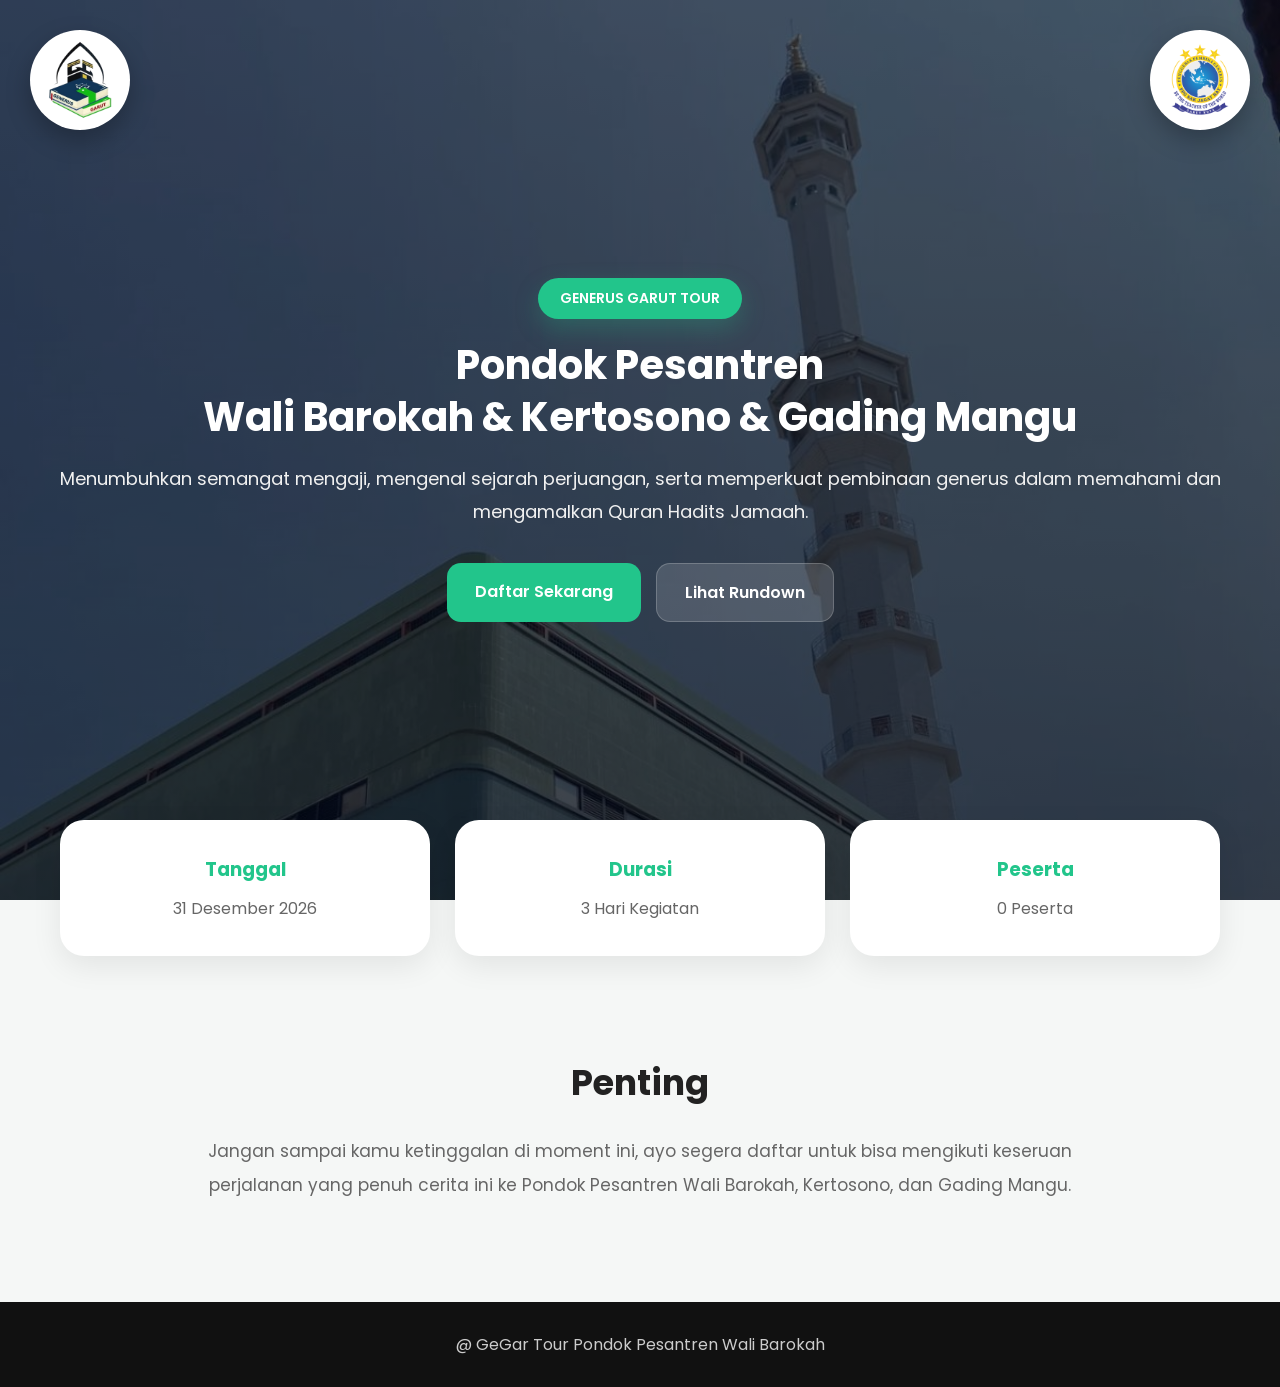
==== home/index.html @ 613599f6 "rename home" ====
<!DOCTYPE html>
<html lang="id">

<head>

  <meta charset="UTF-8">
  <meta name="viewport" content="width=device-width, initial-scale=1.0">

  <title>Tour Pondok Pesantren</title>

  <link rel="stylesheet" href="style.css">

  <link rel="preconnect" href="https://fonts.googleapis.com">
  <link rel="preconnect" href="https://fonts.gstatic.com" crossorigin>

  <link href="https://fonts.googleapis.com/css2?family=Poppins:wght@300;400;500;600;700&display=swap"
    rel="stylesheet">

</head>

<body>

    <!-- HERO -->

  <section class="hero">

    <div class="overlay"></div>

    <div class="hero-logo left-logo">
      <img src="../assets/gegar bg.png" alt="Logo Kiri">
    </div>

    <div class="hero-logo right-logo">
      <img src="../assets/Logo PPG.png" alt="Logo Kanan">
    </div>

    <div class="hero-content">

      <span class="badge">
        GENERUS GARUT TOUR
      </span>

      <h1>
        Pondok Pesantren <br>
        Wali Barokah & Kertosono & Gading Mangu <br>
      </h1>

      <p>
        Menumbuhkan semangat mengaji, mengenal sejarah perjuangan,
        serta memperkuat pembinaan generus dalam memahami dan
        mengamalkan Quran Hadits Jamaah.
      </p>

      <div class="buttons">

        <a href="../pendaftaran/index.html" class="btn-primary">
          Daftar Sekarang
        </a>

        <a href="../roundwon/rd_acara.html" class="btn-secondary">
          Lihat Rundown
        </a>

      </div>

    </div>

  </section>

  <!-- INFO -->

  <section class="info">

    <div class="card">

      <h3>Tanggal</h3>

      <p>31 Desember 2026</p>

    </div>

    <div class="card">

      <h3>Durasi</h3>

      <p>3 Hari Kegiatan</p>

    </div>

      <div class="card">

         <h3>Peserta</h3>

       <p id="totalPeserta">0 Peserta</p>

    </div>

  </section>

  <!-- ABOUT -->

  <section class="about">

    <div class="about-content">

      <h2>
        Penting
      </h2>

      <p>
        Jangan sampai kamu ketinggalan di moment ini, ayo segera daftar untuk bisa
        mengikuti keseruan perjalanan  yang penuh cerita ini ke Pondok Pesantren
        Wali Barokah, Kertosono, dan Gading Mangu.
      </p>

    </div>

  </section>

  <!-- FOOTER -->

  <footer>

    <p>
      @ GeGar Tour Pondok Pesantren Wali Barokah
    </p>

  </footer>

  <script src="script.js"></script>

</body>

</html>
---- home/style.css ----
*{
  margin:0;
  padding:0;
  box-sizing:border-box;
  font-family:'Poppins', sans-serif;
}

html,
body{
  background:#f5f7f6;
  color:#222;
  scroll-behavior:smooth;
}
/* HERO */

.hero{
  min-height:100vh;

  background:
  linear-gradient(
    rgba(7,16,35,0.45),
    rgba(7,16,35,0.65)
  ),
  url('../assets/walibarokah.jpg');

  background-size:cover;
  background-position:top;
  background-repeat:no-repeat;

  display:flex;
  justify-content:center;
  align-items:center;

  text-align:center;

  padding:20px;

  position:relative;
}

.overlay{
  position:absolute;

  width:100%;
  height:100%;

  background:rgba(0,0,0,0.35);
}

.hero-content{
  position:relative;
  z-index:2;

  max-width:1500px;

  color:white;
}

.badge{
  background:#22c58b;

  padding:10px 22px;

  border-radius:999px;

  display:inline-block;

  margin-bottom:20px;

  font-size:14px;
  font-weight:600;

  box-shadow:0 10px 25px rgba(34,197,139,0.25);
}

.hero-content h1{
  font-size:40px;

  line-height:1.3;

  margin-bottom:20px;

  padding-left:10px;
  padding-right:10px;
}

.hero-content p{
  font-size:18px;

  line-height:1.8;

  color:#f1f1f1;

  margin-bottom:35px;

  padding-left:10px;
  padding-right:10px;
}

/* BUTTON */

.buttons{
  display:flex;
  justify-content:center;

  gap:15px;

  flex-wrap:wrap;
}

.btn-primary,
.btn-secondary{
  padding:16px 28px;

  border-radius:14px;

  text-decoration:none;

  font-weight:600;

  transition:0.3s;
}

.btn-primary{
  background:#22c58b;
  color:white;
}

.btn-secondary{
  background:rgba(255,255,255,0.15);

  color:white;

  border:1px solid rgba(255,255,255,0.2);
}

.btn-primary:hover,
.btn-secondary:hover{
  transform:translateY(-3px);
}

/* INFO */

.info{
  max-width:1200px;

  margin:auto;

  margin-top:-80px;

  display:grid;

  grid-template-columns:repeat(auto-fit,minmax(250px,1fr));

  gap:25px;

  padding:0 20px;

  position:relative;

  z-index:3;
}

.card{
  background:white;

  padding:35px;

  border-radius:24px;

  text-align:center;

  box-shadow:0 10px 30px rgba(0,0,0,0.08);
}

.card h3{
  color:#22c58b;

  margin-bottom:12px;
}

.card p{
  color:#666;
}

/* ABOUT */

.about{
  padding:100px 20px;
}

.about-content{
  max-width:900px;

  margin:auto;

  text-align:center;
}

.about-content h2{
  font-size:35px;

  margin-bottom:25px;
}

.about-content p{
  color:#666;

  line-height:2;

  font-size:17px;
}

/* FOOTER */

footer{
  background:#111;

  color:white;

  text-align:center;

  padding:30px 20px;
}

footer p{
  color:#ccc;
}

/* LOGO */

.hero-logo{
  position:absolute;

  top:30px;

  z-index:3;

  width:100px;
  height:100px;

  border-radius:50%;

  background:white;

  backdrop-filter:blur(10px);

  border:1px solid rgba(255,255,255,0.15);

  display:flex;
  justify-content:center;
  align-items:center;

  box-shadow:
  0 10px 25px rgba(0,0,0,0.25);
}

.hero-logo img{
  width:90px;
  height:90px;

  object-fit:contain;
}

/* LEFT */

.left-logo{
  left:30px;
}

/* RIGHT */

.right-logo{
  right:30px;
}

/* RESPONSIVE TABLET */

@media(max-width:768px){

  .hero{
    min-height:100vh;

    padding:20px 16px;
  }

  .hero-content{
    max-width:100%;
  }

  .badge{
    font-size:12px;

    padding:8px 18px;

    margin-bottom:18px;
  }

  .hero-content h1{
    font-size:30px;

    line-height:1.35;

    margin-bottom:18px;
  }

  .hero-content p{
    font-size:15px;

    line-height:1.7;

    margin-bottom:28px;
  }

  /* BUTTON */

  .buttons{
    gap:12px;
  }

  .btn-primary,
  .btn-secondary{
    padding:14px 22px;

    font-size:14px;

    border-radius:12px;
  }

  /* INFO */

  .info{
    margin-top:-60px;

    grid-template-columns:1fr;

    gap:  px;

    padding:0 16px;
  }

  .card{
    padding:28px;

    border-radius:20px;
  }

  .card h3{
    font-size:20px;
  }

  .card p{
    font-size:14px;
  }

  /* ABOUT */

  .about{
    padding:70px 18px;
  }

  .about-content h2{
    font-size:28px;

    margin-bottom:18px;
  }

  .about-content p{
    font-size:15px;

    line-height:1.8;
  }

  /* FOOTER */

  footer{
    padding:24px 16px;
  }

  footer p{
    font-size:13px;
  }

  /* LOGO */

  .hero-logo{
    width:70px;
    height:70px;

    top:15px;
  }

  .hero-logo img{
    width:42px;
    height:42px;
  }

  .left-logo{
    left:12px;
  }

  .right-logo{
    right:12px;
  }

}

/* RESPONSIVE HP ANDROID */

@media(max-width:480px){

  .hero{
    min-height:95vh;

    padding:18px 14px;
  }

  .badge{
    font-size:11px;

    padding:7px 16px;
  }

  .hero-content h1{
    font-size:28px;

    line-height:1.4;

    margin-bottom:16px;
  }

  .hero-content p{
    font-size:14px;

    line-height:1.7;

    margin-bottom:24px;
  }

  /* BUTTON */

  .buttons{
    flex-direction:column;

    width:100%;
  }

  .btn-primary,
  .btn-secondary{
    width:100%;

    font-size:14px;

    padding:14px 18px;
  }

  /* INFO */

  .info{
    margin-top:-45px;

    padding:0 14px;
  }

  .card{
    padding:22px;

    border-radius:18px;
  }

  .card h3{
    font-size:18px;
  }

  .card p{
    font-size:13px;
  }

  /* ABOUT */

  .about{
    padding:55px 16px;
  }

  .about-content h2{
    font-size:24px;
  }

  .about-content p{
    font-size:14px;

    line-height:1.8;
  }

  /* LOGO */

  .hero-logo{
    width:58px;
    height:58px;

    top:12px;
  }

  .hero-logo img{
    width:34px;
    height:34px;
  }

  .left-logo{
    left:10px;
  }

  .right-logo{
    right:10px;
  }

}
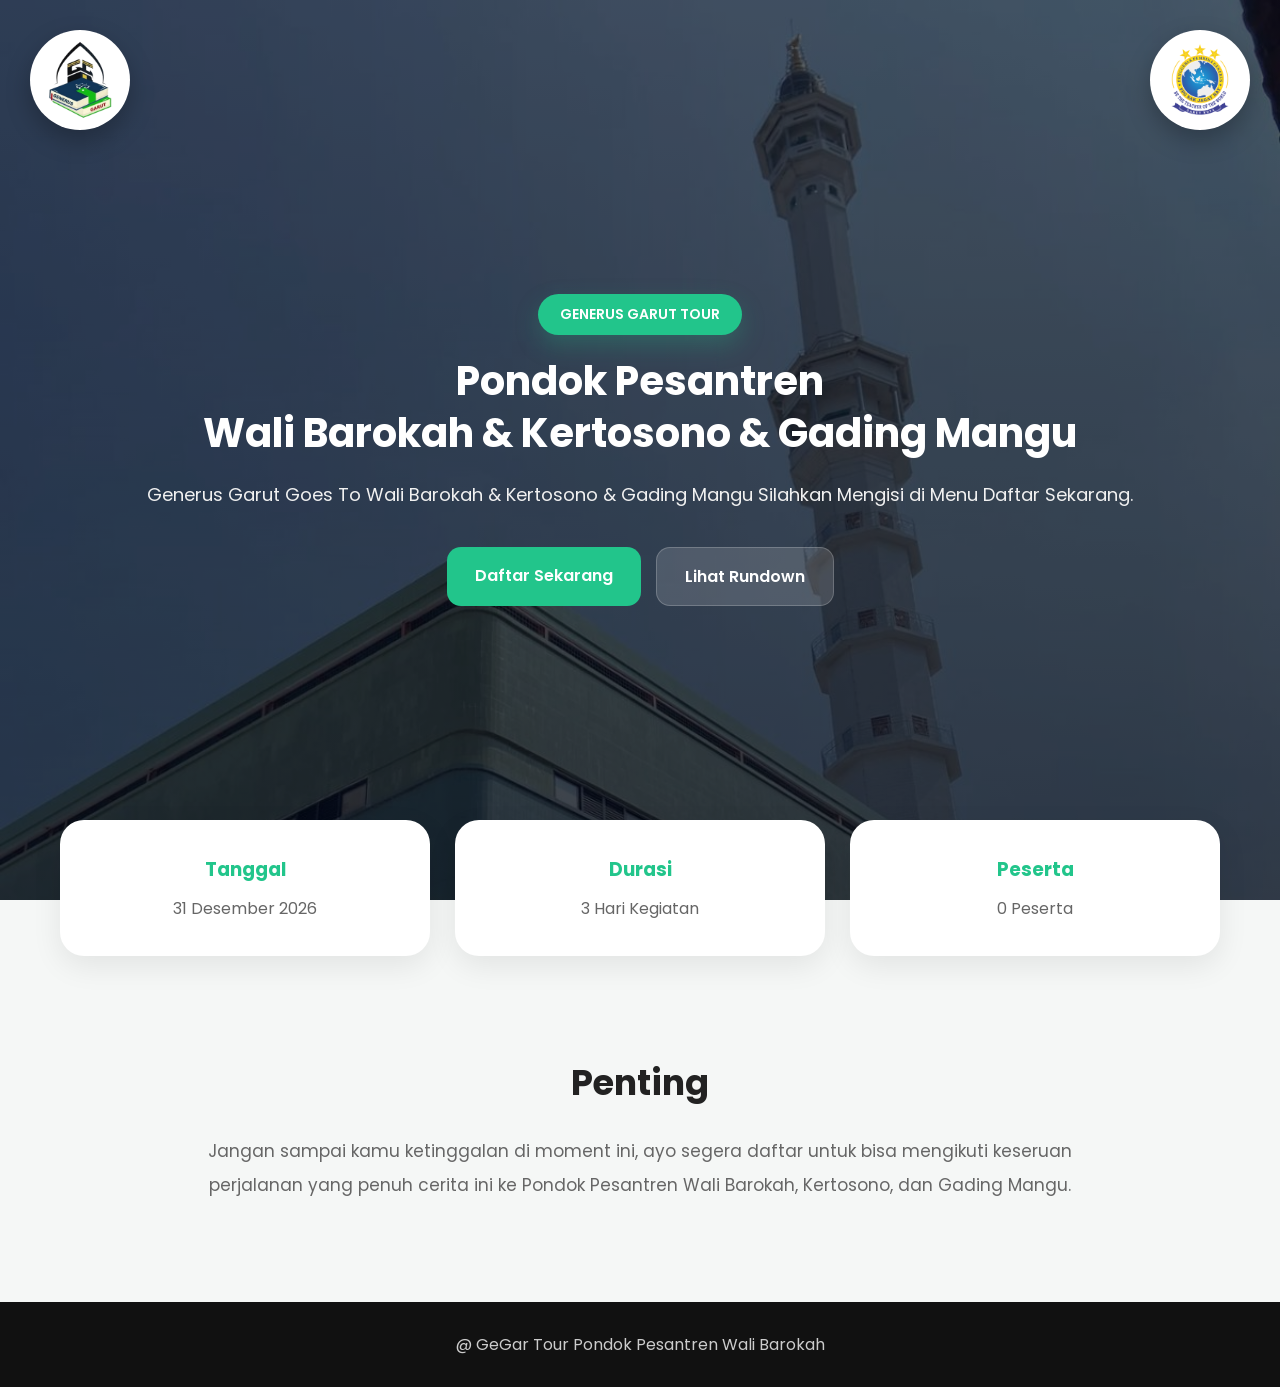
==== commit a3c4c456: "program index" ====
--- a/home/index.html
+++ b/home/index.html
@@ -46,9 +46,8 @@
       </h1>
 
       <p>
-        Menumbuhkan semangat mengaji, mengenal sejarah perjuangan,
-        serta memperkuat pembinaan generus dalam memahami dan
-        mengamalkan Quran Hadits Jamaah.
+        Generus Garut Goes To Wali Barokah & Kertosono & Gading Mangu
+        Silahkan Mengisi di Menu Daftar Sekarang.
       </p>
 
       <div class="buttons">
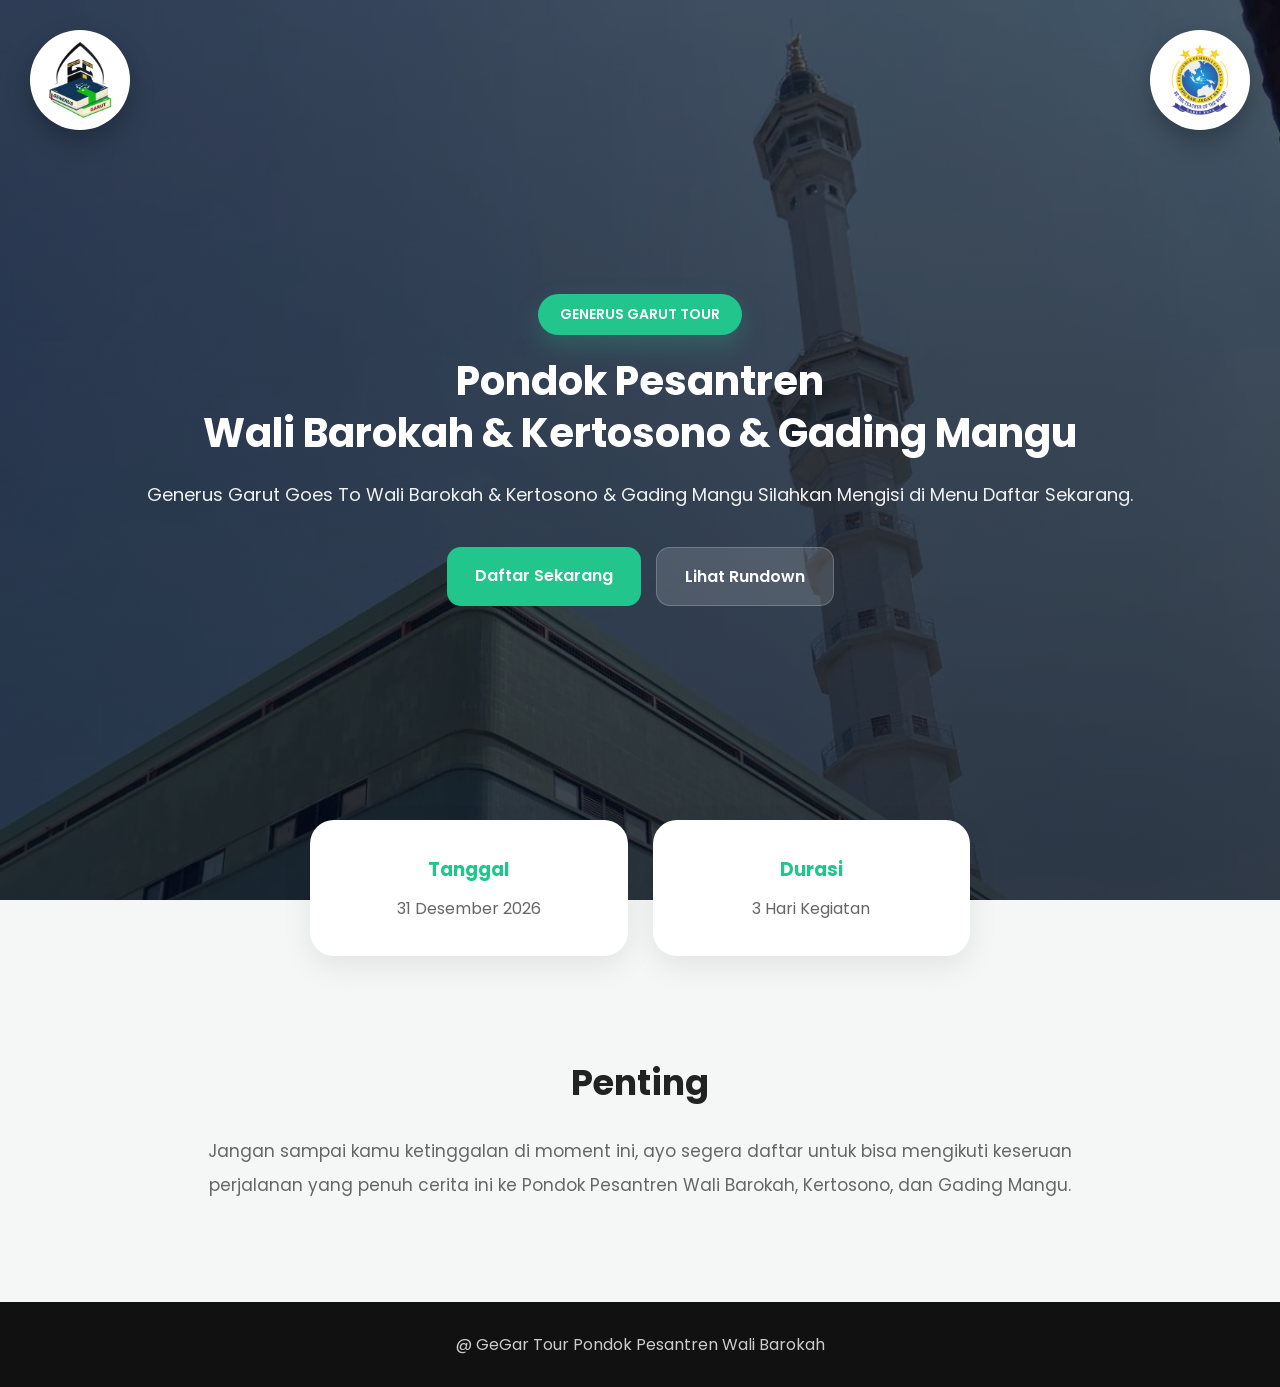
==== commit 3dd63886: "home" ====
--- a/home/index.html
+++ b/home/index.html
@@ -85,15 +85,7 @@
       <p>3 Hari Kegiatan</p>
 
     </div>
-
-      <div class="card">
-
-         <h3>Peserta</h3>
-
-       <p id="totalPeserta">0 Peserta</p>
-
-    </div>
-
+    
   </section>
 
   <!-- ABOUT -->
--- a/home/style.css
+++ b/home/style.css
@@ -142,22 +142,20 @@
 /* INFO */
 
 .info{
-  max-width:1200px;
+  max-width:700px;
 
   margin:auto;
-
   margin-top:-80px;
 
   display:grid;
 
-  grid-template-columns:repeat(auto-fit,minmax(250px,1fr));
+  grid-template-columns:repeat(2,1fr);
 
   gap:25px;
 
   padding:0 20px;
 
   position:relative;
-
   z-index:3;
 }
 
@@ -329,24 +327,22 @@
 
   /* INFO */
 
+  .@media(max-width:768px){
+
   .info{
-    margin-top:-60px;
-
-    grid-template-columns:1fr;
-
-    gap:  px;
-
-    padding:0 16px;
+    grid-template-columns:repeat(2,1fr);
+
+    max-width:500px;
+
+    gap:15px;
   }
 
   .card{
-    padding:28px;
-
-    border-radius:20px;
+    padding:25px 15px;
   }
 
   .card h3{
-    font-size:20px;
+    font-size:16px;
   }
 
   .card p{
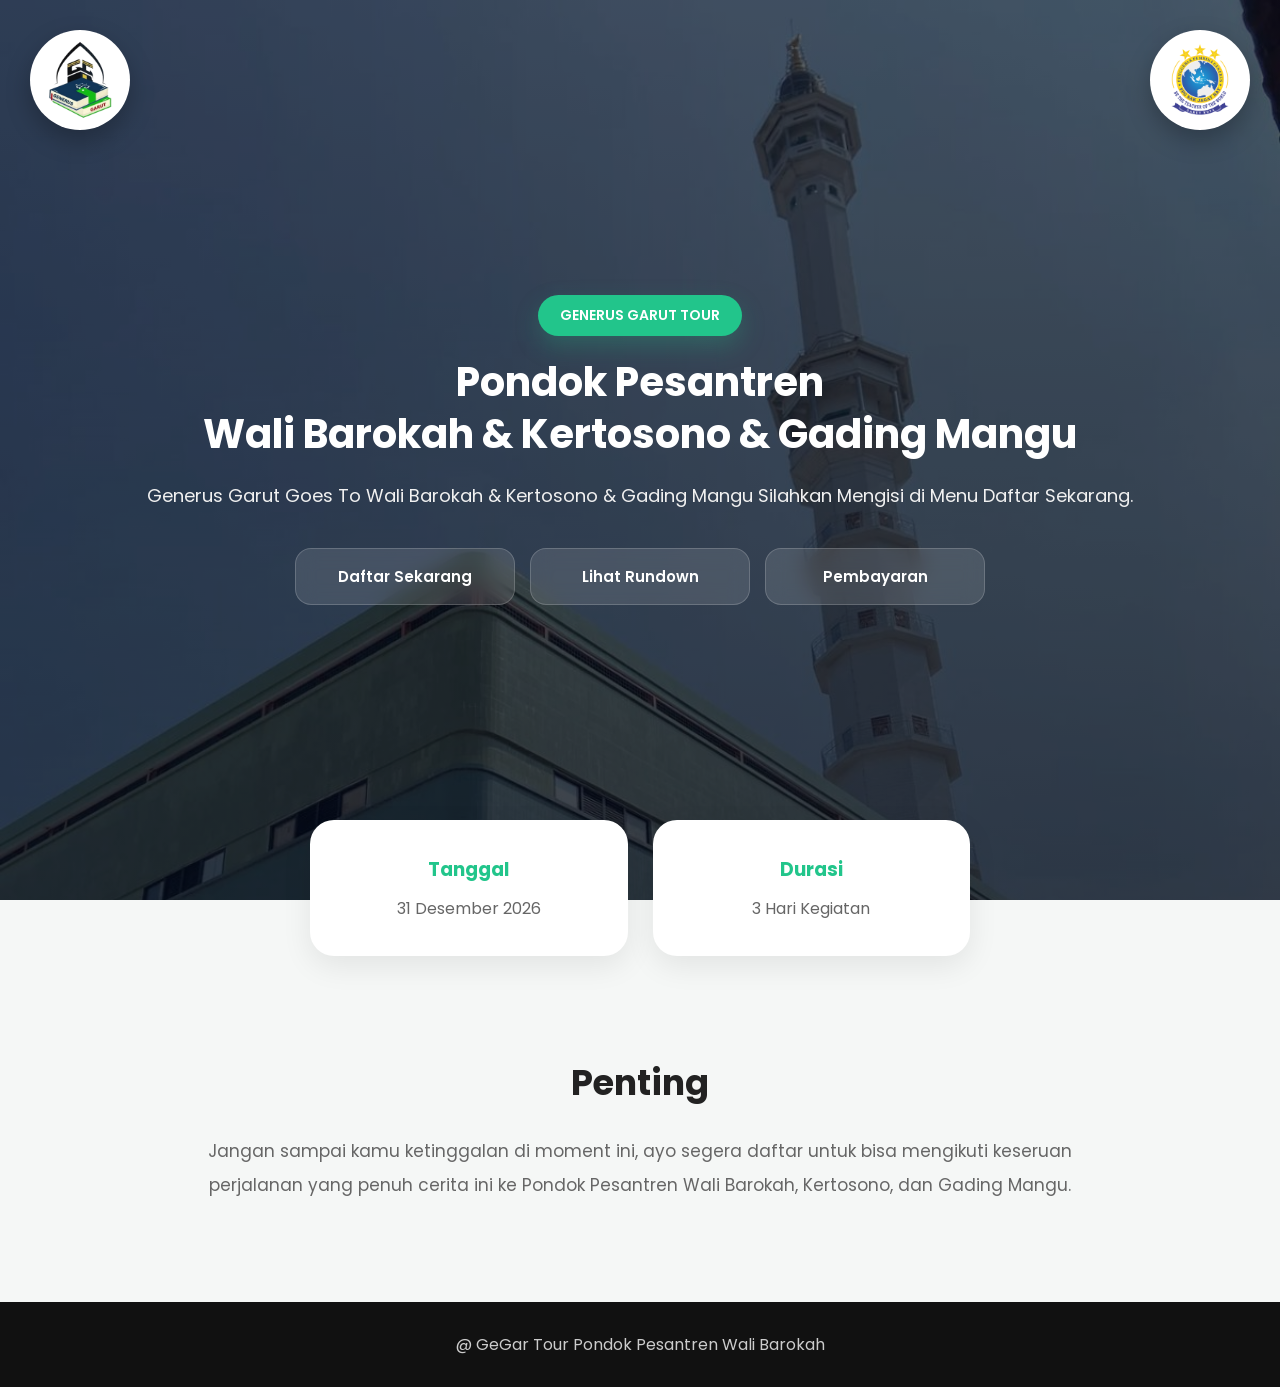
==== commit d765de11: "up" ====
--- a/home/index.html
+++ b/home/index.html
@@ -58,6 +58,10 @@
 
         <a href="../roundwon/rd_acara.html" class="btn-secondary">
           Lihat Rundown
+        </a>
+
+        <a href="../pembayaran/index.html" class="btn-payment">
+          Pembayaran
         </a>
 
       </div>
--- a/home/style.css
+++ b/home/style.css
@@ -109,146 +109,165 @@
 }
 
 .btn-primary,
-.btn-secondary{
-  padding:16px 28px;
-
-  border-radius:14px;
+.btn-secondary,
+.btn-payment{
+
+  padding:16px 30px;
+
+  border-radius:16px;
 
   text-decoration:none;
 
   font-weight:600;
 
-  transition:0.3s;
-}
-
-.btn-primary{
-  background:#22c58b;
-  color:white;
-}
-
-.btn-secondary{
-  background:rgba(255,255,255,0.15);
-
-  color:white;
-
-  border:1px solid rgba(255,255,255,0.2);
-}
-
-.btn-primary:hover,
-.btn-secondary:hover{
-  transform:translateY(-3px);
-}
-
-/* INFO */
-
-.info{
-  max-width:700px;
-
-  margin:auto;
-  margin-top:-80px;
-
-  display:grid;
-
-  grid-template-columns:repeat(2,1fr);
-
-  gap:25px;
-
-  padding:0 20px;
-
-  position:relative;
-  z-index:3;
-}
-
-.card{
-  background:white;
-
-  padding:35px;
-
-  border-radius:24px;
-
-  text-align:center;
-
-  box-shadow:0 10px 30px rgba(0,0,0,0.08);
-}
-
-.card h3{
-  color:#22c58b;
-
-  margin-bottom:12px;
-}
-
-.card p{
-  color:#666;
-}
-
-/* ABOUT */
-
-.about{
-  padding:100px 20px;
-}
-
-.about-content{
-  max-width:900px;
-
-  margin:auto;
-
-  text-align:center;
-}
-
-.about-content h2{
-  font-size:35px;
-
-  margin-bottom:25px;
-}
-
-.about-content p{
-  color:#666;
-
-  line-height:2;
-
-  font-size:17px;
-}
-
-/* FOOTER */
-
-footer{
-  background:#111;
-
-  color:white;
-
-  text-align:center;
-
-  padding:30px 20px;
-}
-
-footer p{
-  color:#ccc;
-}
-
-/* LOGO */
-
-.hero-logo{
-  position:absolute;
-
-  top:30px;
-
-  z-index:3;
-
-  width:100px;
-  height:100px;
-
-  border-radius:50%;
-
-  background:white;
-
-  backdrop-filter:blur(10px);
-
-  border:1px solid rgba(255,255,255,0.15);
+  font-size:15px;
+
+  transition:0.3s ease;
+
+  min-width:220px;
 
   display:flex;
   justify-content:center;
   align-items:center;
 
+  backdrop-filter:blur(10px);
+}
+
+/* PRIMARY */
+
+.btn-primary{
+  background:rgba(255,255,255,0.12);
+  color:white;
+  border:1px solid rgba(255,255,255,0.18);
+}
+/* SECONDARY */
+.btn-secondary{
+  background:rgba(255,255,255,0.12);
+  color:white;
+  border:1px solid rgba(255,255,255,0.18);
+}
+/* PAYMENT */
+.btn-payment{
+  background:rgba(255,255,255,0.12);
+  color:#ffffff;
+  border:1px solid rgba(255,255,255,0.18);
+}
+/* HOVER */
+.btn-primary:hover,
+.btn-secondary:hover,
+.btn-payment:hover{
+  transform:translateY(-4px);
+}
+/* INFO */
+
+.info{
+  max-width:700px;
+
+  margin:auto;
+  margin-top:-80px;
+
+  display:grid;
+
+  grid-template-columns:repeat(2,1fr);
+
+  gap:25px;
+
+  padding:0 20px;
+
+  position:relative;
+  z-index:3;
+}
+
+.card{
+  background:white;
+
+  padding:35px;
+
+  border-radius:24px;
+
+  text-align:center;
+
+  box-shadow:0 10px 30px rgba(0,0,0,0.08);
+}
+
+.card h3{
+  color:#22c58b;
+
+  margin-bottom:12px;
+}
+
+.card p{
+  color:#666;
+}
+
+/* ABOUT */
+
+.about{
+  padding:100px 20px;
+}
+
+.about-content{
+  max-width:900px;
+
+  margin:auto;
+
+  text-align:center;
+}
+
+.about-content h2{
+  font-size:35px;
+
+  margin-bottom:25px;
+}
+
+.about-content p{
+  color:#666;
+
+  line-height:2;
+
+  font-size:17px;
+}
+
+/* FOOTER */
+
+footer{
+  background:#111;
+
+  color:white;
+
+  text-align:center;
+
+  padding:30px 20px;
+}
+
+footer p{
+  color:#ccc;
+}
+
+/* LOGO */
+
+.hero-logo{
+  position:absolute;
+
+  top:30px;
+
+  z-index:3;
+
+  width:100px;
+  height:100px;
+
+  border-radius:50%;
+
+  background:white;
+
+  backdrop-filter:blur(10px);
+
+  border:1px solid rgba(255,255,255,0.15);
+
+  display:flex;
+  justify-content:center;
+  align-items:center;
+
   box-shadow:
   0 10px 25px rgba(0,0,0,0.25);
 }
@@ -327,7 +346,7 @@
 
   /* INFO */
 
-  .@media(max-width:768px){
+  @media(max-width:768px){
 
   .info{
     grid-template-columns:repeat(2,1fr);
@@ -509,5 +528,4 @@
   .right-logo{
     right:10px;
   }
-
-}+}
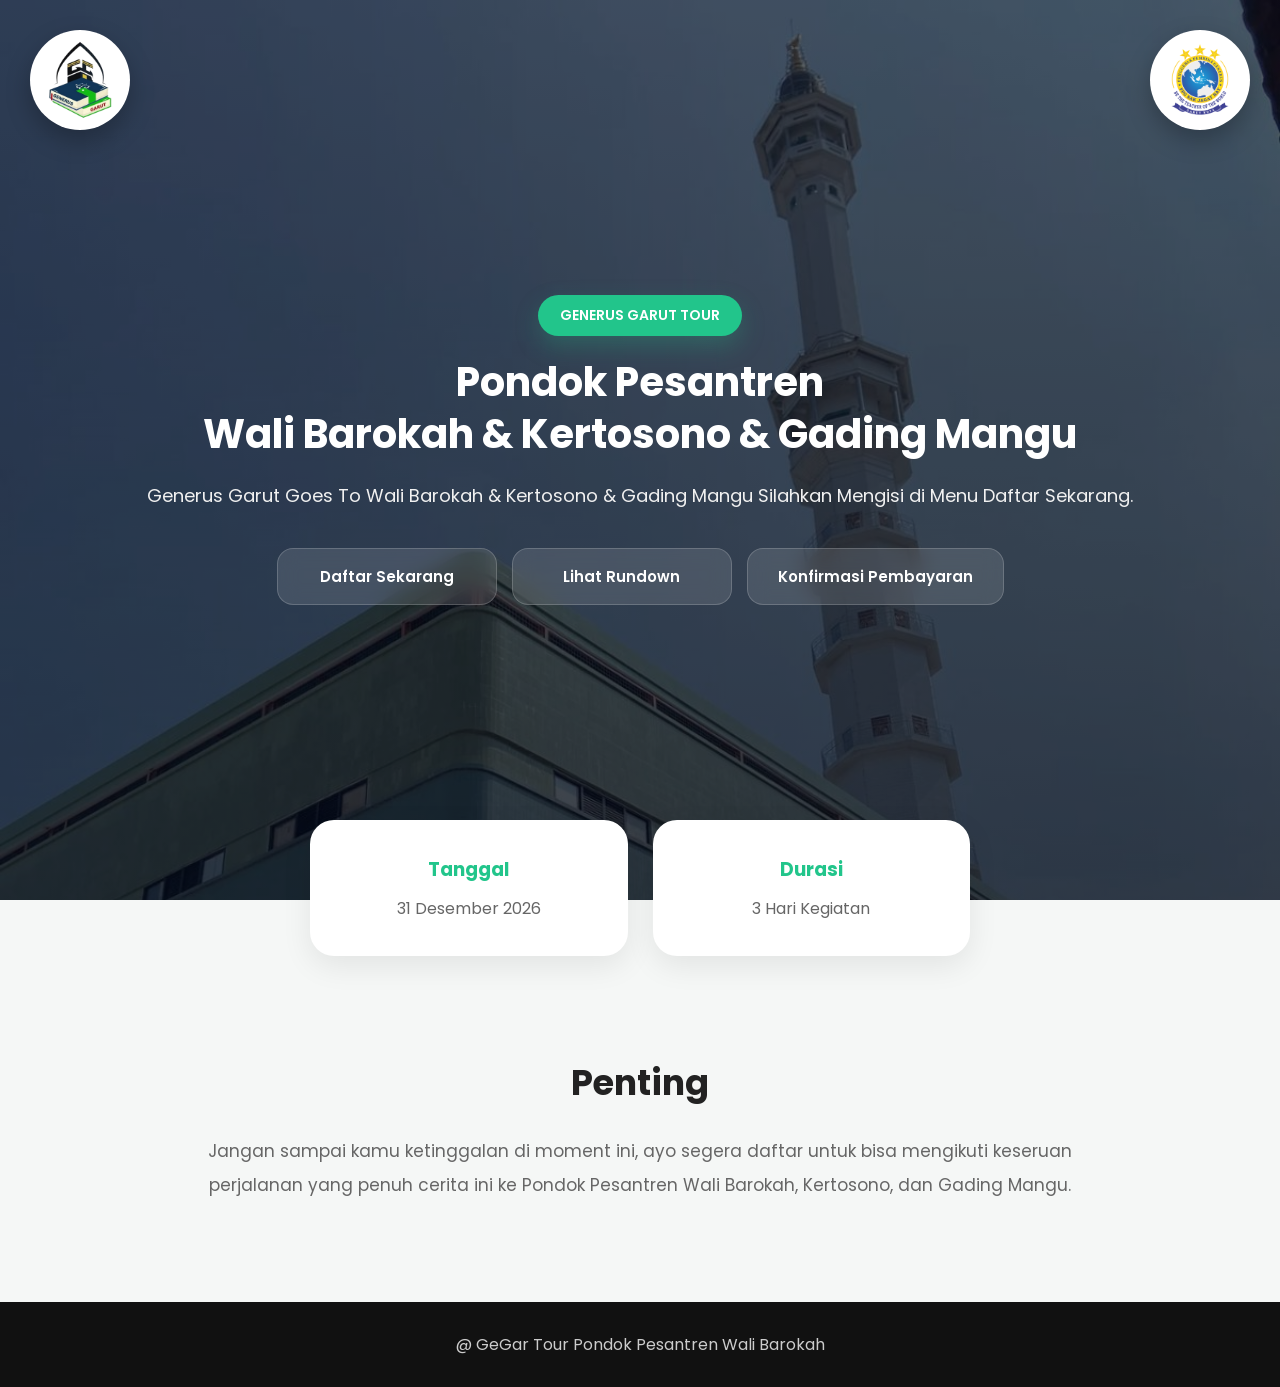
==== commit f00521a0: "keuangan" ====
--- a/home/index.html
+++ b/home/index.html
@@ -61,7 +61,7 @@
         </a>
 
         <a href="../pembayaran/index.html" class="btn-payment">
-          Pembayaran
+          Konfirmasi Pembayaran
         </a>
 
       </div>
